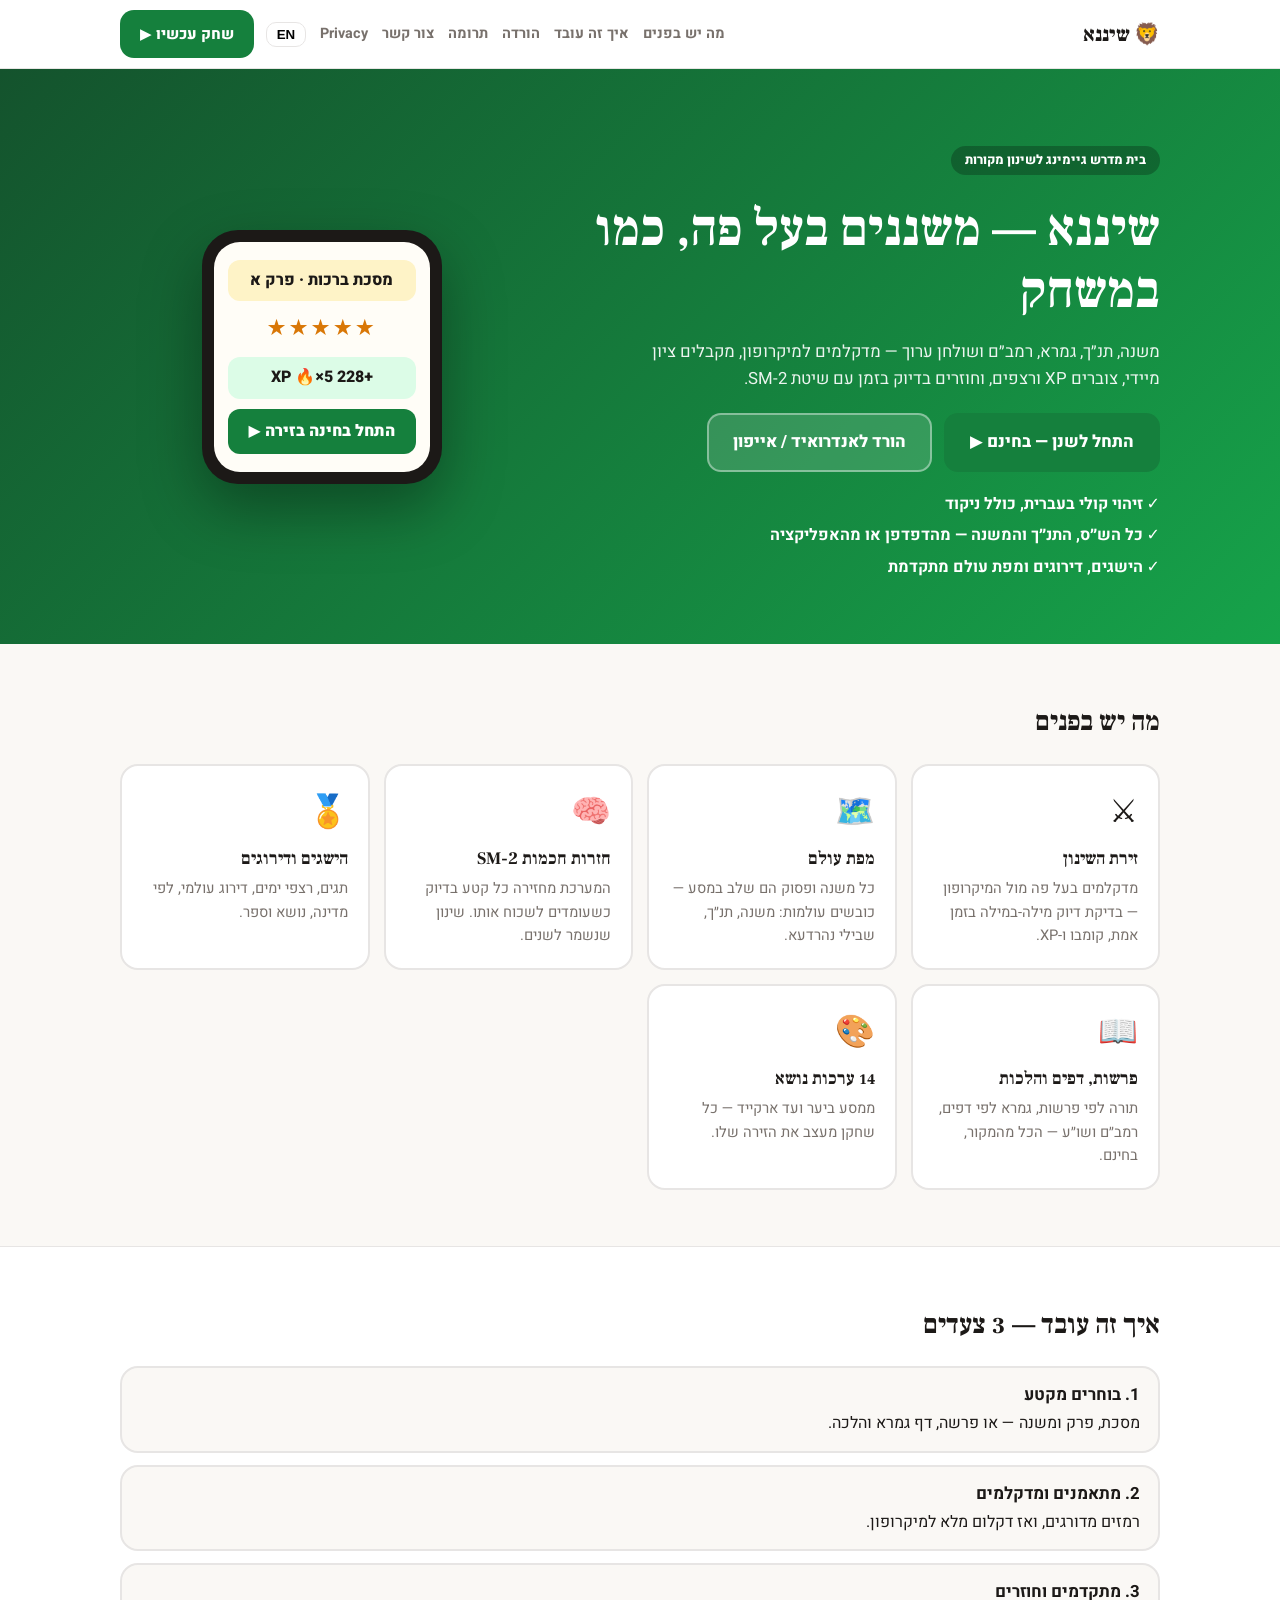
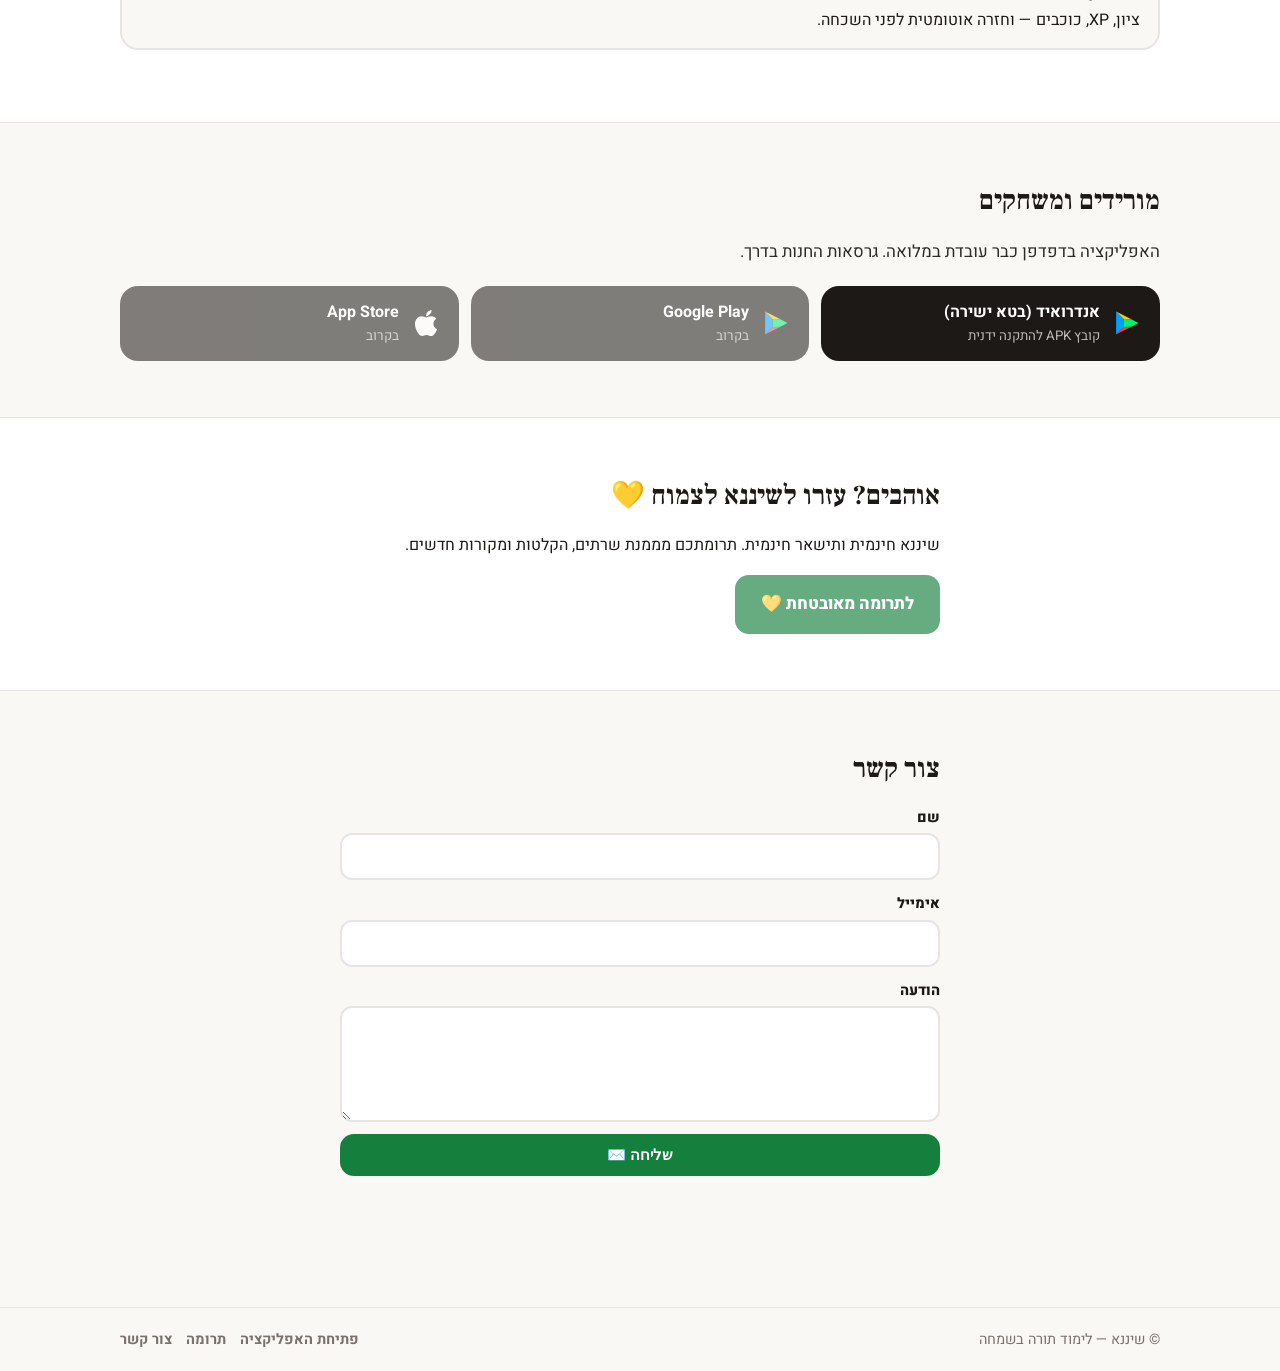
==== index.html @ 0f20dc3d "initial commit: homepage with privacy policy" ====
<!DOCTYPE html>
<html lang="he" dir="rtl">
<head>
  <meta charset="UTF-8" />
  <meta name="viewport" content="width=device-width, initial-scale=1.0" />
  <title>שיננא — שינון תורה במשחק</title>
  <meta name="description" content="שיננא — שינון משנה, תנ״ך, גמרא והלכה בעל פה, עם זיהוי קולי וחזרות חכמות. בחינם." />
  <link rel="preconnect" href="https://fonts.googleapis.com" />
  <link rel="preconnect" href="https://fonts.gstatic.com" crossorigin />
  <link
    href="https://fonts.googleapis.com/css2?family=Frank+Ruhl+Libre:wght@500;700;900&family=Heebo:wght@400;500;700;800;900&display=swap"
    rel="stylesheet"
  />
  <link rel="stylesheet" href="styles.css" />
  <script src="config.js"></script>
</head>
<body>
  <header class="site-header">
    <div class="wrap header-row">
      <a class="brand" href="#top" data-i18n="brand">🦁 שיננא</a>
      <nav class="topnav">
        <a href="#features" data-i18n="navFeatures">מה יש בפנים</a>
        <a href="#how" data-i18n="navHow">איך זה עובד</a>
        <a href="#get" data-i18n="navGet">הורדה</a>
        <a href="#donate" data-i18n="navDonate">תרומה</a>
        <a href="#contact" data-i18n="navContact">צור קשר</a>
        <a href="privacy.html">Privacy</a>
        <button id="langToggle" class="lang-btn" type="button">EN</button>
      </nav>
      <a class="btn btn-primary" data-app-link href="#" data-i18n="playNow">שחק עכשיו ▶</a>
    </div>
  </header>

  <main id="top">
    <section class="hero">
      <div class="wrap hero-grid">
        <div>
          <p class="kicker" data-i18n="kicker">בית מדרש גיימינג לשינון מקורות</p>
          <h1 data-i18n="heroTitle">שיננא — משננים בעל פה, כמו במשחק</h1>
          <p class="lede" data-i18n="heroSub">משנה, תנ״ך, גמרא, רמב״ם ושולחן ערוך — מדקלמים למיקרופון, מקבלים ציון מיידי, צוברים XP ורצפים, וחוזרים בדיוק בזמן עם שיטת SM-2.</p>
          <div class="cta-row">
            <a class="btn btn-big btn-primary" data-app-link href="#" data-i18n="playNow2">התחל לשנן — בחינם ▶</a>
            <a class="btn btn-big btn-ghost" href="#get" data-i18n="getApp">הורד לאנדרואיד / אייפון</a>
          </div>
          <ul class="ticks">
            <li data-i18n="tick1">✓ זיהוי קולי בעברית, כולל ניקוד</li>
            <li data-i18n="tick2">✓ כל הש״ס, התנ״ך והמשנה — מהדפדפן או מהאפליקציה</li>
            <li data-i18n="tick3">✓ הישגים, דירוגים ומפת עולם מתקדמת</li>
          </ul>
        </div>
        <div class="hero-art" aria-hidden="true">
          <div class="phone-mock">
            <div class="phone-screen">
              <div class="mock-row mock-title">מסכת ברכות · פרק א</div>
              <div class="mock-stars">★★★★★</div>
              <div class="mock-row mock-xp">+228 XP 🔥×5</div>
              <div class="mock-btn">התחל בחינה בזירה ▶</div>
            </div>
          </div>
        </div>
      </div>
    </section>

    <section id="features" class="section">
      <div class="wrap">
        <h2 data-i18n="featuresTitle">מה יש בפנים</h2>
        <div class="cards">
          <div class="card"><div class="card-emoji">⚔️</div><h3 data-i18n="f1t">זירת השינון</h3><p data-i18n="f1d">מדקלמים בעל פה מול המיקרופון — בדיקת דיוק מילה-במילה בזמן אמת, קומבו ו-XP.</p></div>
          <div class="card"><div class="card-emoji">🗺️</div><h3 data-i18n="f2t">מפת עולם</h3><p data-i18n="f2d">כל משנה ופסוק הם שלב במסע — כובשים עולמות: משנה, תנ״ך, שבילי נהרדעא.</p></div>
          <div class="card"><div class="card-emoji">🧠</div><h3 data-i18n="f3t">חזרות חכמות SM-2</h3><p data-i18n="f3d">המערכת מחזירה כל קטע בדיוק כשעומדים לשכוח אותו. שינון שנשמר לשנים.</p></div>
          <div class="card"><div class="card-emoji">🏅</div><h3 data-i18n="f4t">הישגים ודירוגים</h3><p data-i18n="f4d">תגים, רצפי ימים, דירוג עולמי, לפי מדינה, נושא וספר.</p></div>
          <div class="card"><div class="card-emoji">📖</div><h3 data-i18n="f5t">פרשות, דפים והלכות</h3><p data-i18n="f5d">תורה לפי פרשות, גמרא לפי דפים, רמב״ם ושו״ע — הכל מהמקור, בחינם.</p></div>
          <div class="card"><div class="card-emoji">🎨</div><h3 data-i18n="f6t">14 ערכות נושא</h3><p data-i18n="f6d">ממסע ביער ועד ארקייד — כל שחקן מעצב את הזירה שלו.</p></div>
        </div>
      </div>
    </section>

    <section id="how" class="section alt">
      <div class="wrap">
        <h2 data-i18n="howTitle">איך זה עובד — 3 צעדים</h2>
        <ol class="steps">
          <li><strong data-i18n="s1t">1. בוחרים מקטע</strong><span data-i18n="s1d">מסכת, פרק ומשנה — או פרשה, דף גמרא והלכה.</span></li>
          <li><strong data-i18n="s2t">2. מתאמנים ומדקלמים</strong><span data-i18n="s2d">רמזים מדורגים, ואז דקלום מלא למיקרופון.</span></li>
          <li><strong data-i18n="s3t">3. מתקדמים וחוזרים</strong><span data-i18n="s3d">ציון, XP, כוכבים — וחזרה אוטומטית לפני השכחה.</span></li>
        </ol>
      </div>
    </section>

    <section id="get" class="section">
      <div class="wrap">
        <h2 data-i18n="getTitle">מורידים ומשחקים</h2>
        <p class="lede" data-i18n="getSub">האפליקציה בדפדפן כבר עובדת במלואה. גרסאות החנות בדרך.</p>
        <div class="store-row">
          <a class="store-btn" data-store="android-apk" href="#">
            <svg class="store-svg" viewBox="0 0 512 512" aria-hidden="true">
              <polygon points="70,60 200,186 200,326 70,452" fill="#00A0FF"/>
              <polygon points="70,60 330,192 200,186" fill="#FFCE00"/>
              <polygon points="70,452 330,320 200,326" fill="#FF3A44"/>
              <polygon points="200,186 330,192 452,256 330,320 200,326" fill="#00F076"/>
            </svg>
            <span><strong data-i18n="apkT">אנדרואיד (בטא ישירה)</strong><small data-i18n="apkD">קובץ APK להתקנה ידנית</small></span>
          </a>
          <a class="store-btn" data-store="play" href="#">
            <svg class="store-svg" viewBox="0 0 512 512" aria-hidden="true">
              <polygon points="70,60 200,186 200,326 70,452" fill="#00A0FF"/>
              <polygon points="70,60 330,192 200,186" fill="#FFCE00"/>
              <polygon points="70,452 330,320 200,326" fill="#FF3A44"/>
              <polygon points="200,186 330,192 452,256 330,320 200,326" fill="#00F076"/>
            </svg>
            <span><strong>Google Play</strong><small data-store-note="play" data-i18n="soon">בקרוב</small></span>
          </a>
          <a class="store-btn" data-store="ios" href="#">
            <svg class="store-svg" viewBox="0 0 384 512" aria-hidden="true">
              <path fill="#ffffff" d="M318.7 268.7c-.2-36.7 16.4-64.4 50-84.8-18.8-26.9-47.2-41.7-84.7-44.6-35.5-2.8-74.3 20.7-88.5 20.7-15 0-49.4-19.7-76.4-19.7C63.3 141.2 4 184.8 4 273.5q0 39.3 14.4 81.2c12.8 36.7 59 126.7 107.2 125.2 25.2-.6 43-17.9 75.8-17.9 31.8 0 48.3 17.9 76.4 17.9 48.6-.7 90.4-82.5 102.6-119.3-65.2-30.7-61.7-90-61.7-91.9zm-56.6-164.2c27.3-32.4 24.8-61.9 24-72.5-24.1 1.4-52 16.4-67.9 34.9-17.5 19.8-27.8 44.3-25.6 71.9 26.1 2 49.9-11.4 69.5-34.3z"/>
            </svg>
            <span><strong>App Store</strong><small data-store-note="ios" data-i18n="soon2">בקרוב</small></span>
          </a>
        </div>
      </div>
    </section>

    <section id="donate" class="section alt">
      <div class="wrap narrow">
        <h2 data-i18n="donateTitle">אוהבים? עזרו לשיננא לצמוח 💛</h2>
        <p data-i18n="donateSub">שיננא חינמית ותישאר חינמית. תרומתכם מממנת שרתים, הקלטות ומקורות חדשים.</p>
        <a class="btn btn-big btn-primary" data-donate-link href="#" data-i18n="donateBtn">לתרומה מאובטחת 💛</a>
      </div>
    </section>

    <section id="contact" class="section">
      <div class="wrap narrow">
        <h2 data-i18n="contactTitle">צור קשר</h2>
        <!-- TODO(contact-backend): point CONTACT_ACTION at the form endpoint when built -->
        <form id="contactForm" class="contact-form" method="post" action="#">
          <label><span data-i18n="cName">שם</span><input name="name" required /></label>
          <label><span data-i18n="cEmail">אימייל</span><input name="email" type="email" required dir="ltr" /></label>
          <label><span data-i18n="cMsg">הודעה</span><textarea name="message" rows="4" required></textarea></label>
          <button class="btn btn-primary" type="submit" data-i18n="cSend">שליחה ✉️</button>
          <p id="contactNote" class="form-note"></p>
        </form>
      </div>
    </section>
  </main>

  <footer class="site-footer">
    <div class="wrap footer-row">
      <span data-i18n="rights">© שיננא — לימוד תורה בשמחה</span>
      <nav>
        <a data-app-link href="#" data-i18n="openApp">פתיחת האפליקציה</a>
        <a href="#donate" data-i18n="navDonate2">תרומה</a>
        <a href="#contact" data-i18n="navContact2">צור קשר</a>
      </nav>
    </div>
  </footer>

  <script src="app.js"></script>
</body>
</html>
---- styles.css ----
:root {
  --bg: #faf8f5;
  --card: #ffffff;
  --ink: #1c1917;
  --muted: #78716c;
  --accent: #15803d;
  --accent-ink: #ffffff;
  --accent-soft: #dcfce7;
  --line: #e7e5e4;
  --hero-from: #14532d;
  --hero-to: #16a34a;
  --radius: 18px;
}
* { box-sizing: border-box; }
html { scroll-behavior: smooth; }
body {
  margin: 0;
  font-family: "Heebo", "Rubik", system-ui, -apple-system, sans-serif;
  background: var(--bg);
  color: var(--ink);
  line-height: 1.6;
}
h1, h2, h3, .brand {
  font-family: "Frank Ruhl Libre", "Heebo", "David Libre", serif;
  letter-spacing: 0;
}
html[dir="ltr"] body { font-family: system-ui, sans-serif; }
.wrap { max-width: 1080px; margin: 0 auto; padding: 0 20px; }
.wrap.narrow { max-width: 640px; }

.site-header {
  position: sticky; top: 0; z-index: 50;
  background: rgba(255, 255, 255, 0.92);
  backdrop-filter: blur(8px);
  border-bottom: 1px solid var(--line);
}
.header-row { display: flex; align-items: center; gap: 12px; padding: 10px 20px; }
.brand { font-weight: 900; font-size: 1.3rem; text-decoration: none; color: var(--ink); }
.topnav { display: flex; gap: 14px; margin-inline-start: auto; }
.topnav a { color: var(--muted); text-decoration: none; font-weight: 700; font-size: 0.9rem; }
.topnav a:hover { color: var(--ink); }
.lang-btn { border: 1px solid var(--line); background: #fff; border-radius: 10px; padding: 4px 10px; font-weight: 800; cursor: pointer; }

.btn {
  display: inline-block; text-decoration: none; font-weight: 800;
  border-radius: 14px; padding: 10px 18px; border: 2px solid transparent;
  cursor: pointer; font-size: 0.95rem;
}
.btn-primary { background: var(--accent); color: var(--accent-ink); }
.btn-primary:hover { filter: brightness(0.93); }
.btn-ghost { background: #fff; border-color: var(--line); color: var(--ink); }
.btn-big { font-size: 1.05rem; padding: 14px 24px; }
.btn[aria-disabled="true"] { opacity: 0.65; }

.hero {
  background: linear-gradient(135deg, var(--hero-from), var(--hero-to));
  color: #fff; padding: 64px 0;
}
.hero-grid { display: grid; grid-template-columns: 1.2fr 0.8fr; gap: 32px; align-items: center; }
.kicker {
  display: inline-block; background: rgba(0,0,0,0.25); padding: 4px 14px;
  border-radius: 999px; font-size: 0.8rem; font-weight: 800;
}
.hero h1 { font-size: clamp(2rem, 5vw, 3.2rem); margin: 12px 0; line-height: 1.2; }
.lede { font-size: 1.05rem; opacity: 0.92; max-width: 34rem; }
.cta-row { display: flex; gap: 12px; flex-wrap: wrap; margin: 20px 0; }
.hero .btn-ghost { background: rgba(255,255,255,0.14); border-color: rgba(255,255,255,0.4); color: #fff; }
.ticks { list-style: none; padding: 0; margin: 0; display: grid; gap: 6px; font-weight: 700; }

.phone-mock {
  width: 240px; margin-inline: auto; background: #1c1917; border-radius: 36px;
  padding: 12px; box-shadow: 0 24px 60px rgba(0,0,0,0.35);
}
.phone-screen {
  background: #fffdf7; border-radius: 26px; padding: 18px 14px; color: #1c1917;
  display: grid; gap: 10px; text-align: center;
}
.mock-title { font-weight: 900; }
.mock-stars { color: #d97706; font-size: 1.4rem; letter-spacing: 2px; }
.mock-row { background: #fef3c7; border-radius: 12px; padding: 8px; font-weight: 800; }
.mock-xp { background: #dcfce7; }
.mock-btn { background: var(--accent); color: #fff; border-radius: 12px; padding: 10px; font-weight: 900; }

.section { padding: 56px 0; }
.section.alt { background: #fff; border-block: 1px solid var(--line); }
.section h2 { font-size: 1.7rem; margin: 0 0 8px; }
.cards { display: grid; grid-template-columns: repeat(auto-fit, minmax(220px, 1fr)); gap: 14px; margin-top: 20px; }
.card { background: var(--card); border: 2px solid var(--line); border-radius: var(--radius); padding: 20px; }
.card-emoji { font-size: 2rem; }
.card h3 { margin: 8px 0 4px; font-size: 1.1rem; }
.card p { margin: 0; color: var(--muted); font-size: 0.92rem; }

.steps { display: grid; gap: 12px; padding: 0; list-style: none; margin-top: 20px; counter-reset: step; }
.steps li { background: var(--bg); border: 2px solid var(--line); border-radius: var(--radius); padding: 14px 18px; display: grid; gap: 2px; }
.steps strong { font-size: 1.05rem; }

.store-row { display: flex; gap: 12px; flex-wrap: wrap; margin-top: 20px; }
.store-btn {
  flex: 1 1 200px; display: flex; align-items: center; gap: 12px;
  background: #1c1917; color: #fff; border-radius: var(--radius);
  padding: 14px 18px; text-decoration: none;
}
.store-btn small { display: block; opacity: 0.7; font-weight: 400; }
.store-svg { width: 30px; height: 30px; flex-shrink: 0; }
.store-emoji { font-size: 1.8rem; }
.store-btn.soon { opacity: 0.55; }

.contact-form { display: grid; gap: 12px; margin-top: 16px; }
.contact-form label { display: grid; gap: 4px; font-weight: 800; font-size: 0.9rem; }
.contact-form input, .contact-form textarea {
  border: 2px solid var(--line); border-radius: 12px; padding: 10px 12px;
  font: inherit; background: #fff;
}
.form-note { font-size: 0.85rem; color: var(--muted); min-height: 1.2em; }

.site-footer { border-top: 1px solid var(--line); padding: 20px 0; margin-top: 20px; }
.footer-row { display: flex; justify-content: space-between; align-items: center; gap: 12px; flex-wrap: wrap; color: var(--muted); font-size: 0.9rem; }
.footer-row nav { display: flex; gap: 14px; }
.footer-row a { color: var(--muted); font-weight: 700; text-decoration: none; }
.footer-row a:hover { color: var(--ink); }

@media (max-width: 760px) {
  .hero-grid { grid-template-columns: 1fr; }
  .topnav a { display: none; }
  .section { padding: 40px 0; }
}
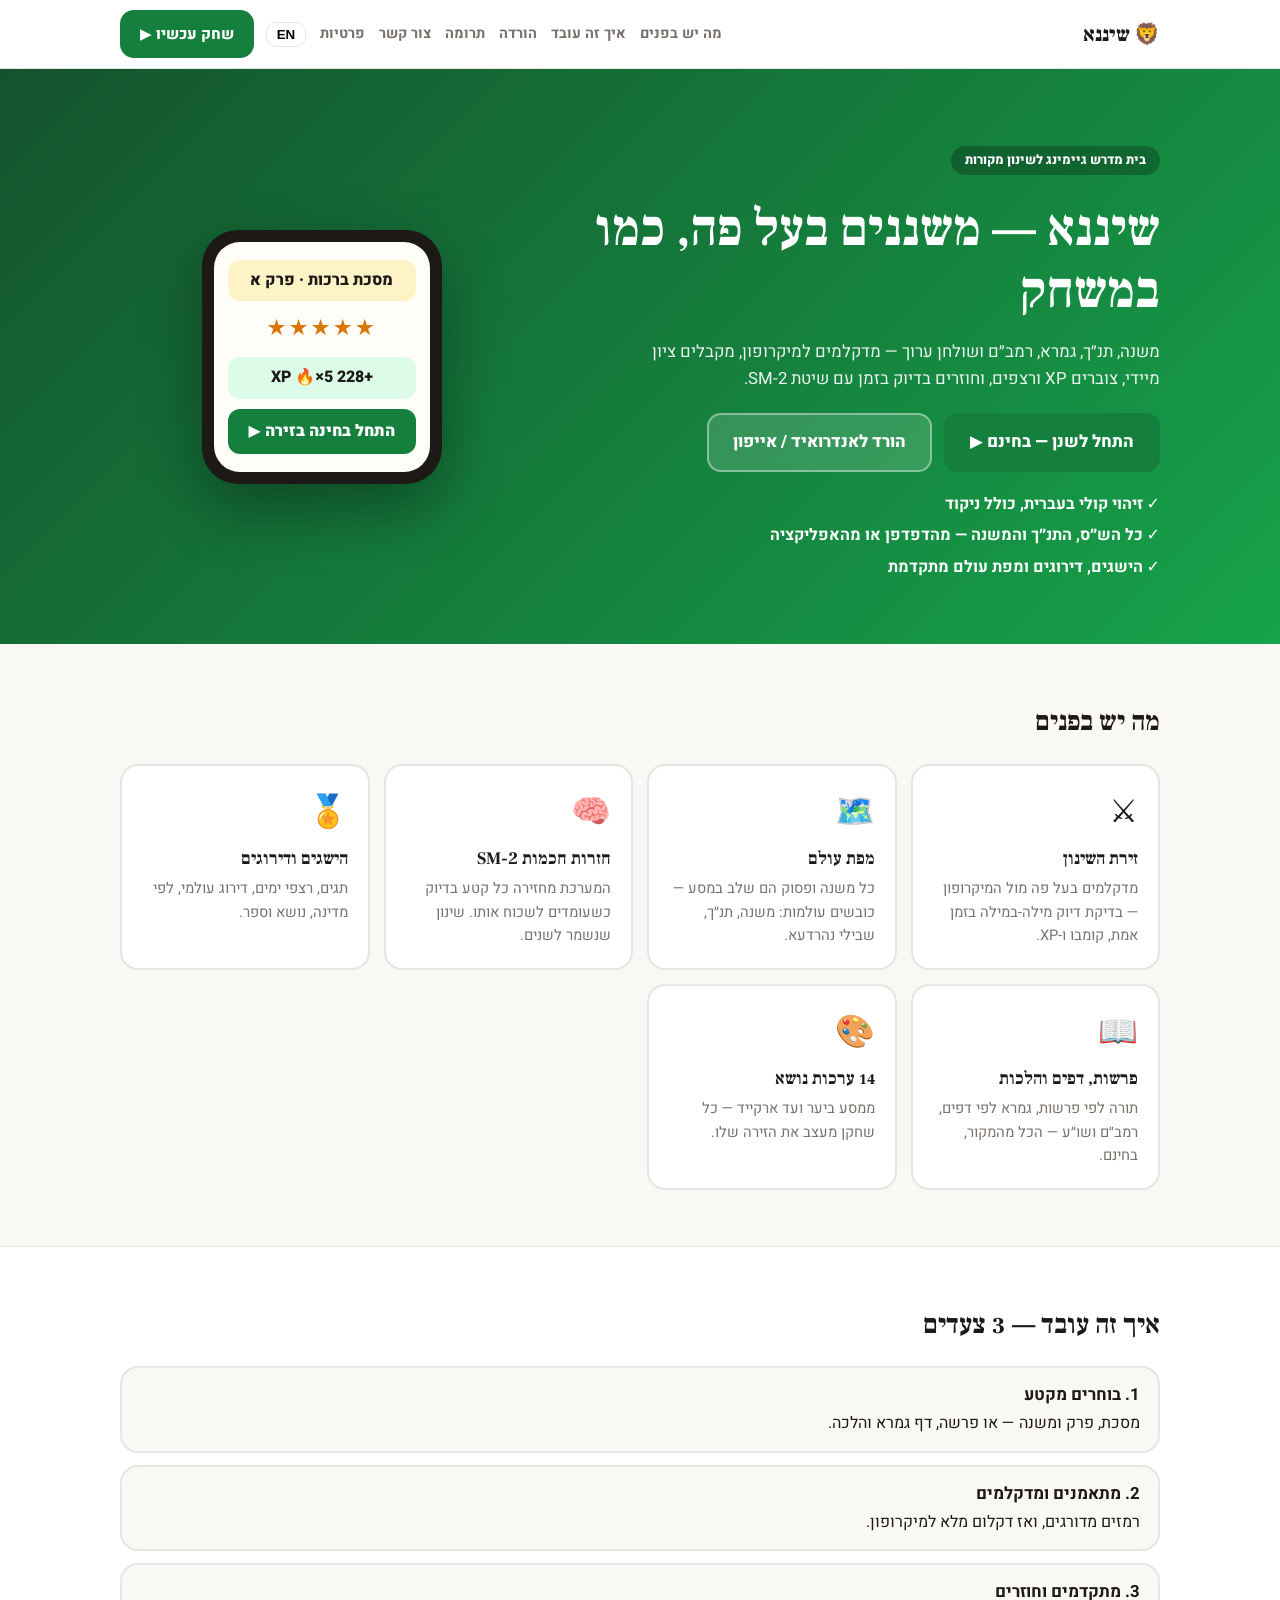
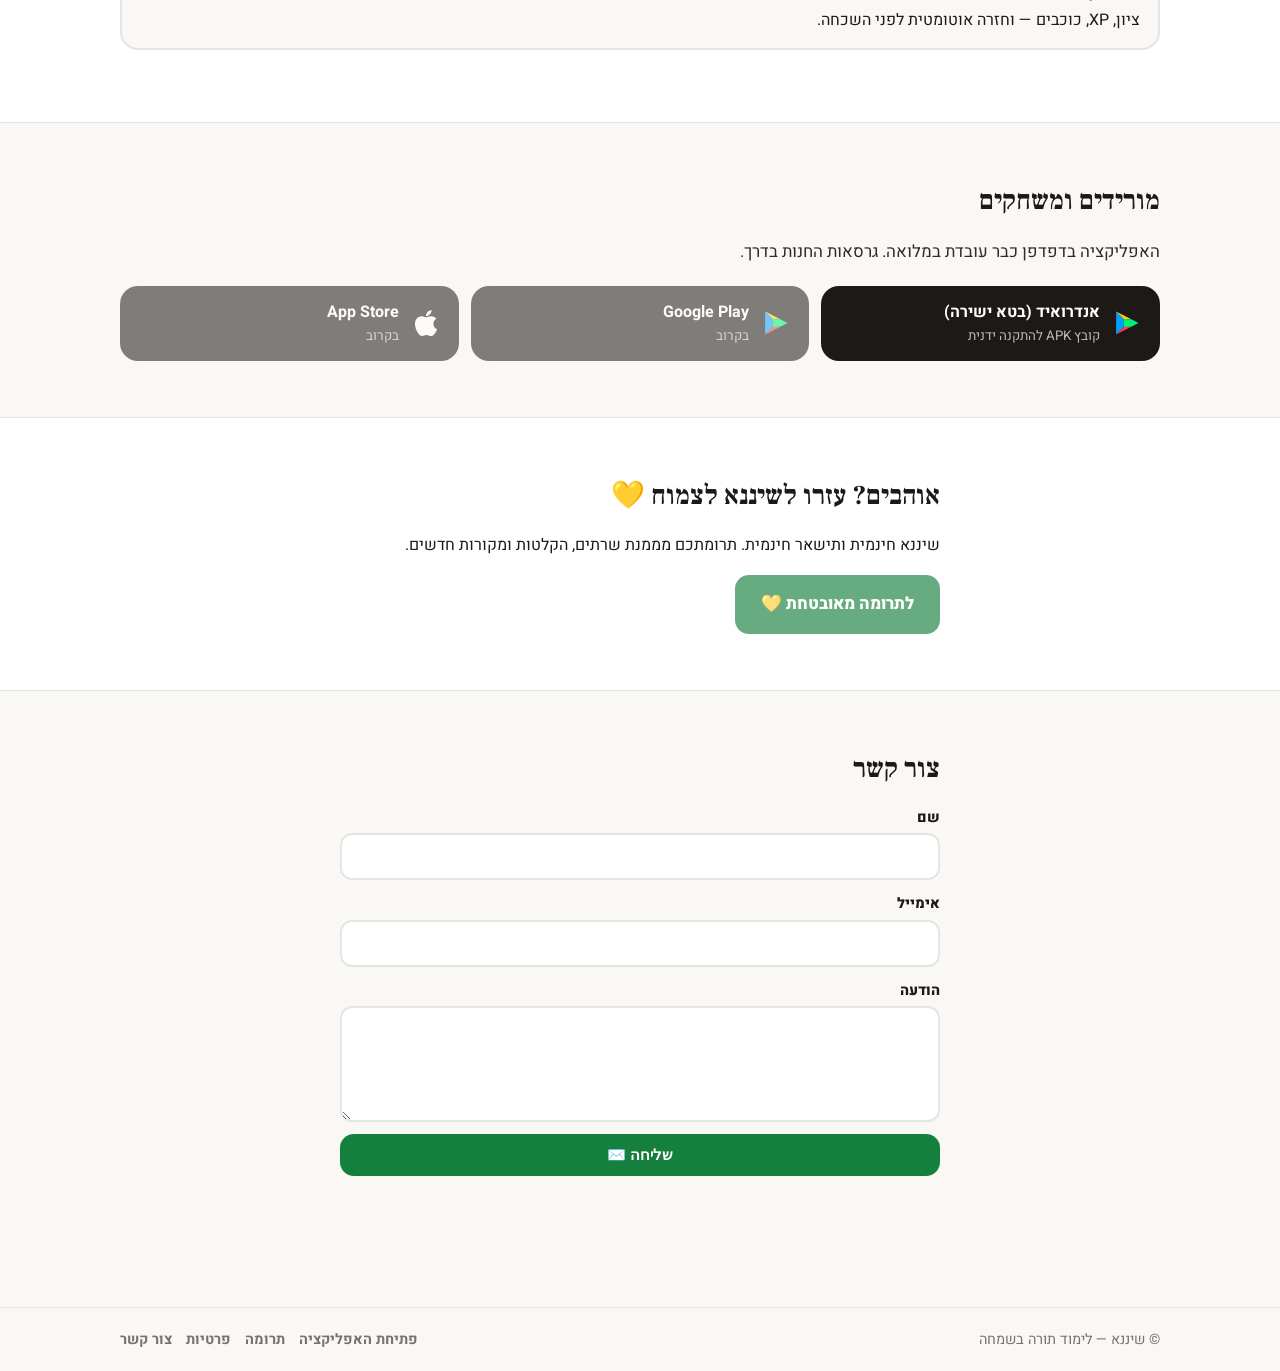
==== commit a92aac38: "feat: add Hebrew privacy page + HE/EN privacy links on homepage" ====
--- a/index.html
+++ b/index.html
@@ -24,7 +24,7 @@
         <a href="#get" data-i18n="navGet">הורדה</a>
         <a href="#donate" data-i18n="navDonate">תרומה</a>
         <a href="#contact" data-i18n="navContact">צור קשר</a>
-        <a href="privacy.html">Privacy</a>
+        <a href="privacy-he.html" data-i18n="navPrivacy" data-i18n-href="privacy.html">פרטיות</a>
         <button id="langToggle" class="lang-btn" type="button">EN</button>
       </nav>
       <a class="btn btn-primary" data-app-link href="#" data-i18n="playNow">שחק עכשיו ▶</a>
@@ -148,6 +148,7 @@
       <nav>
         <a data-app-link href="#" data-i18n="openApp">פתיחת האפליקציה</a>
         <a href="#donate" data-i18n="navDonate2">תרומה</a>
+        <a href="privacy-he.html" data-i18n="navPrivacy2" data-i18n-href="privacy.html">פרטיות</a>
         <a href="#contact" data-i18n="navContact2">צור קשר</a>
       </nav>
     </div>
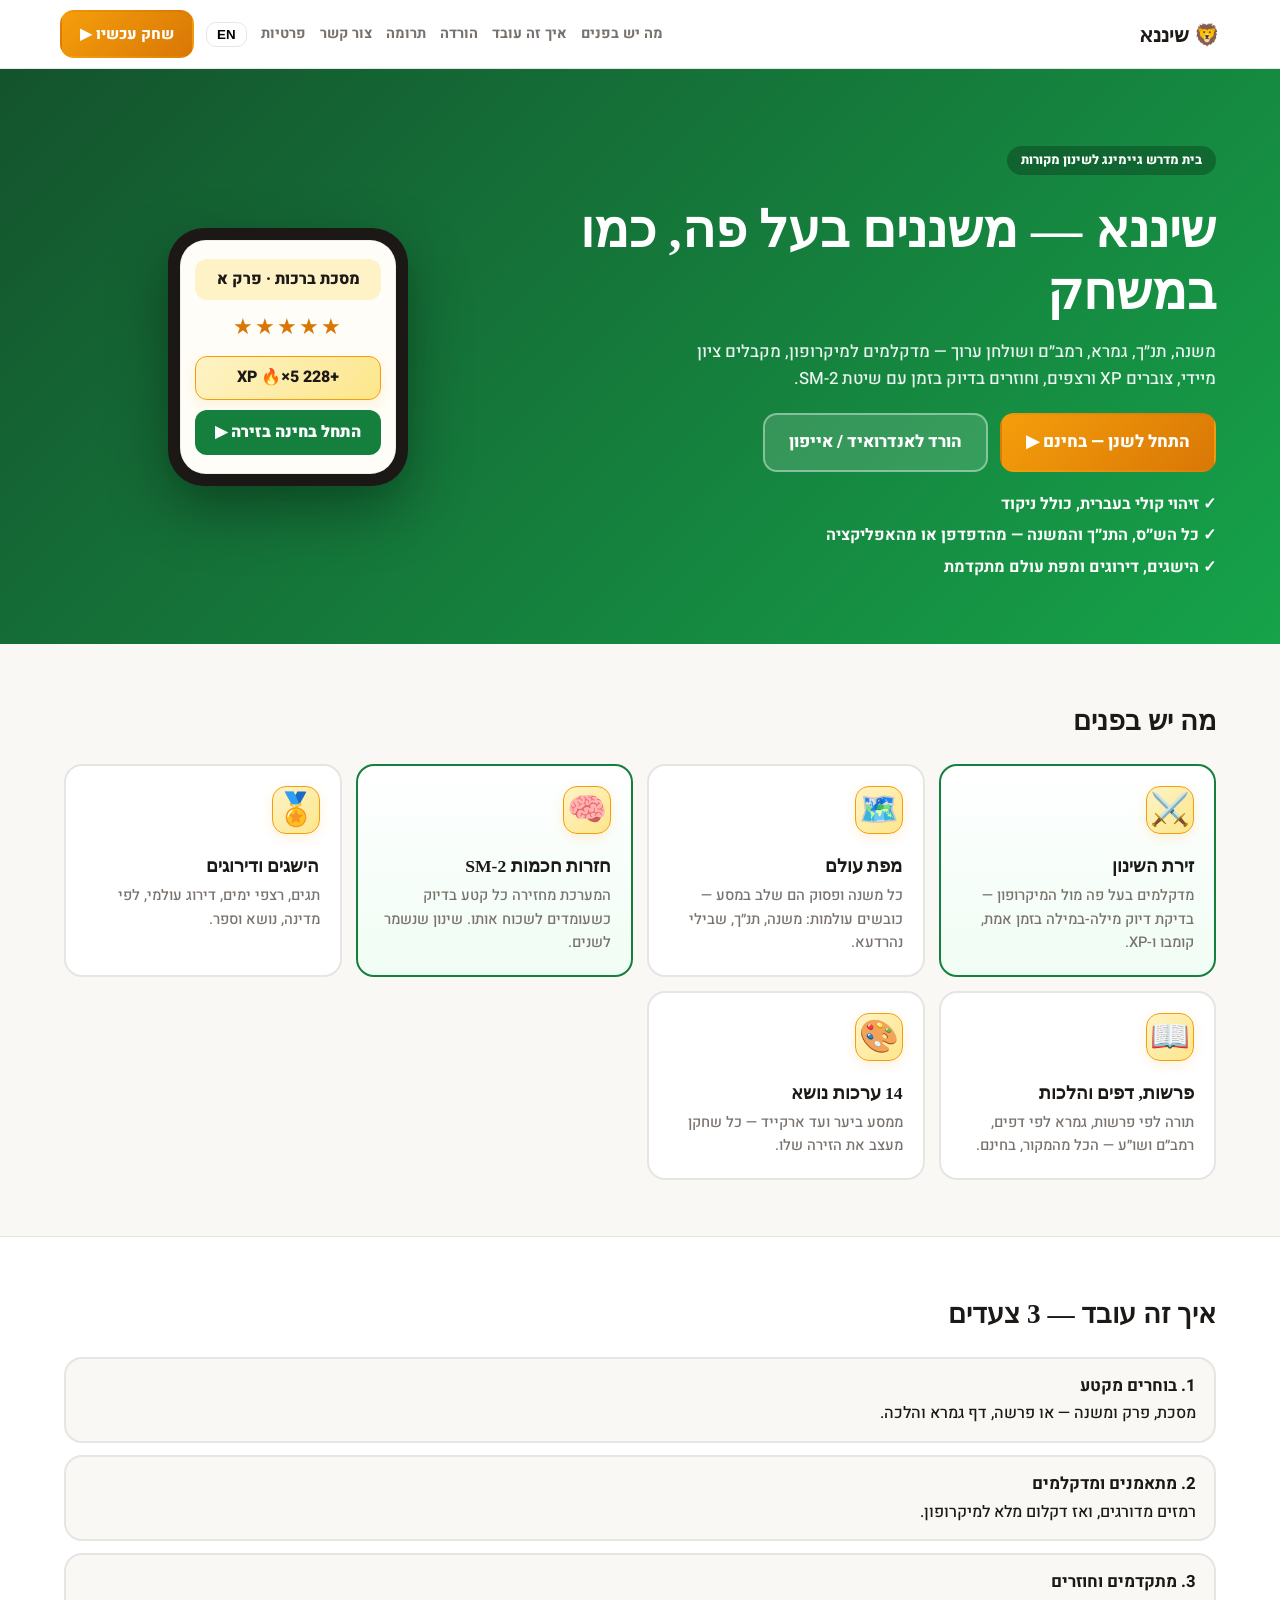
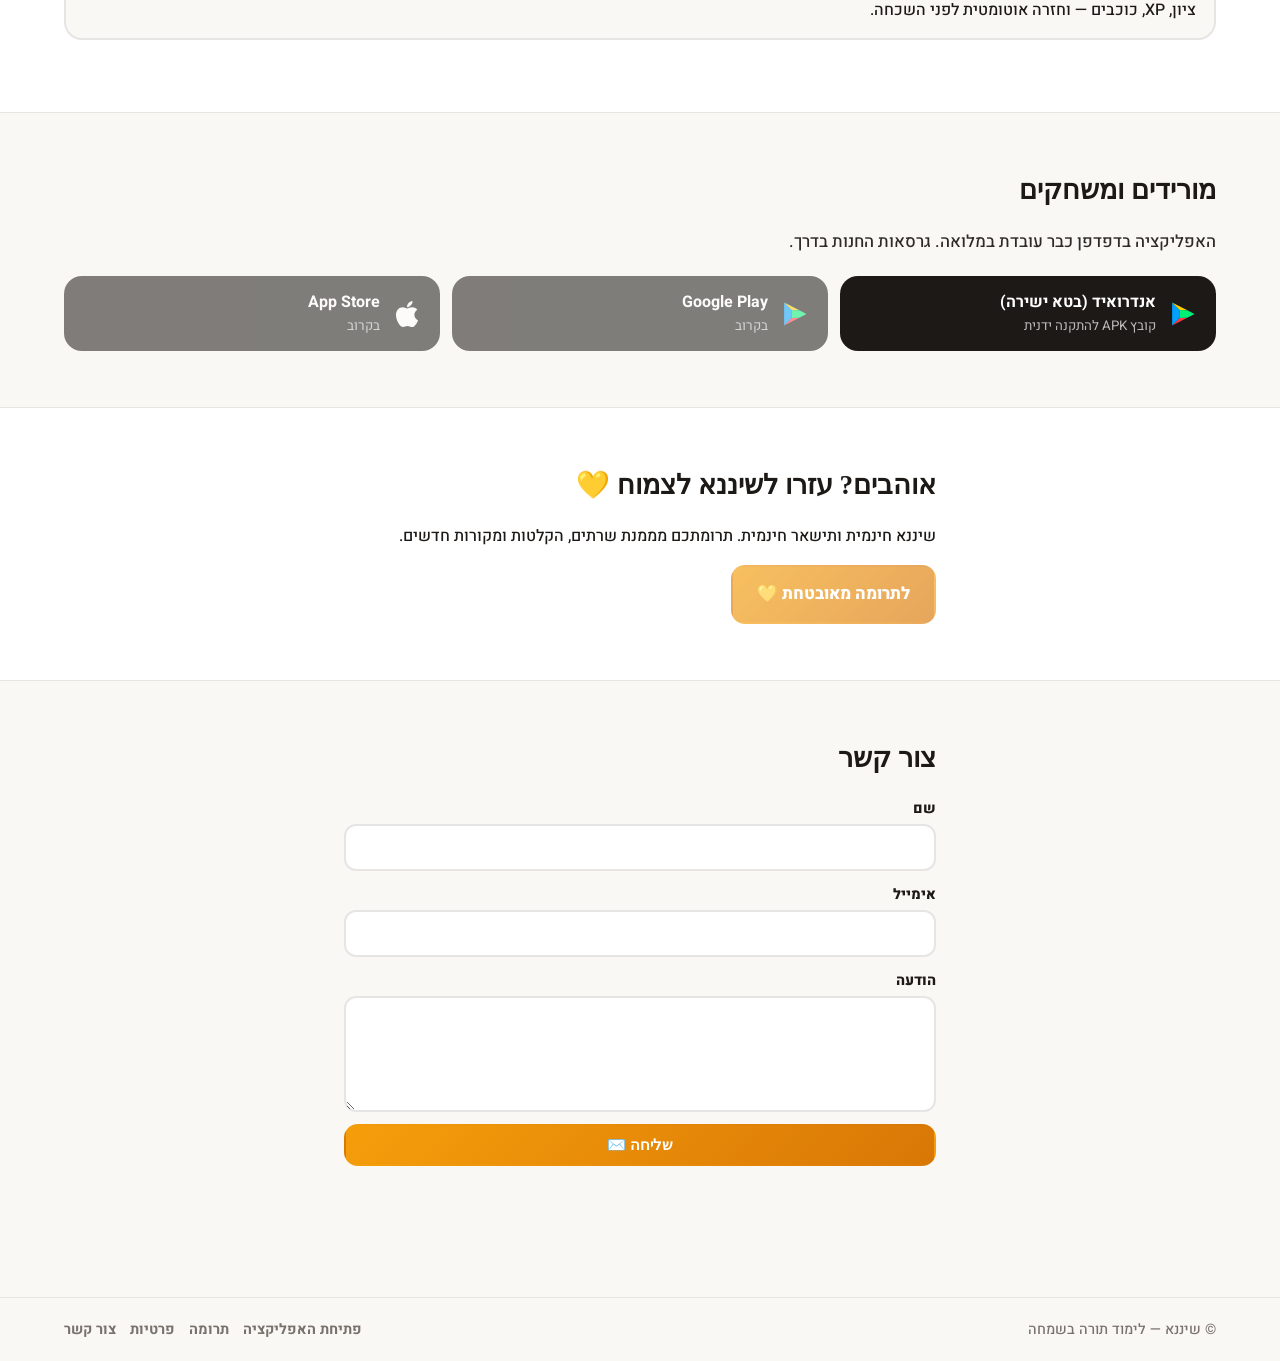
==== commit e3a54db4: "refactor: fix Windows serif font rendering and elevate gaming UI/UX - Add global font smoothing (-we" ====
--- a/index.html
+++ b/index.html
@@ -8,7 +8,7 @@
   <link rel="preconnect" href="https://fonts.googleapis.com" />
   <link rel="preconnect" href="https://fonts.gstatic.com" crossorigin />
   <link
-    href="https://fonts.googleapis.com/css2?family=Frank+Ruhl+Libre:wght@500;700;900&family=Heebo:wght@400;500;700;800;900&display=swap"
+    href="https://fonts.googleapis.com/css2?family=Frank+Ruhl+Hofshi:wght@500;700;900&family=Heebo:wght@400;500;700&display=swap"
     rel="stylesheet"
   />
   <link rel="stylesheet" href="styles.css" />
@@ -53,7 +53,7 @@
             <div class="phone-screen">
               <div class="mock-row mock-title">מסכת ברכות · פרק א</div>
               <div class="mock-stars">★★★★★</div>
-              <div class="mock-row mock-xp">+228 XP 🔥×5</div>
+              <div class="mock-row mock-xp"><span class="xp-pulse">+228 XP 🔥×5</span></div>
               <div class="mock-btn">התחל בחינה בזירה ▶</div>
             </div>
           </div>
@@ -65,9 +65,9 @@
       <div class="wrap">
         <h2 data-i18n="featuresTitle">מה יש בפנים</h2>
         <div class="cards">
-          <div class="card"><div class="card-emoji">⚔️</div><h3 data-i18n="f1t">זירת השינון</h3><p data-i18n="f1d">מדקלמים בעל פה מול המיקרופון — בדיקת דיוק מילה-במילה בזמן אמת, קומבו ו-XP.</p></div>
+          <div class="card card-usp"><div class="card-emoji">⚔️</div><h3 data-i18n="f1t">זירת השינון</h3><p data-i18n="f1d">מדקלמים בעל פה מול המיקרופון — בדיקת דיוק מילה-במילה בזמן אמת, קומבו ו-XP.</p></div>
           <div class="card"><div class="card-emoji">🗺️</div><h3 data-i18n="f2t">מפת עולם</h3><p data-i18n="f2d">כל משנה ופסוק הם שלב במסע — כובשים עולמות: משנה, תנ״ך, שבילי נהרדעא.</p></div>
-          <div class="card"><div class="card-emoji">🧠</div><h3 data-i18n="f3t">חזרות חכמות SM-2</h3><p data-i18n="f3d">המערכת מחזירה כל קטע בדיוק כשעומדים לשכוח אותו. שינון שנשמר לשנים.</p></div>
+          <div class="card card-usp"><div class="card-emoji">🧠</div><h3 data-i18n="f3t">חזרות חכמות SM-2</h3><p data-i18n="f3d">המערכת מחזירה כל קטע בדיוק כשעומדים לשכוח אותו. שינון שנשמר לשנים.</p></div>
           <div class="card"><div class="card-emoji">🏅</div><h3 data-i18n="f4t">הישגים ודירוגים</h3><p data-i18n="f4d">תגים, רצפי ימים, דירוג עולמי, לפי מדינה, נושא וספר.</p></div>
           <div class="card"><div class="card-emoji">📖</div><h3 data-i18n="f5t">פרשות, דפים והלכות</h3><p data-i18n="f5d">תורה לפי פרשות, גמרא לפי דפים, רמב״ם ושו״ע — הכל מהמקור, בחינם.</p></div>
           <div class="card"><div class="card-emoji">🎨</div><h3 data-i18n="f6t">14 ערכות נושא</h3><p data-i18n="f6d">ממסע ביער ועד ארקייד — כל שחקן מעצב את הזירה שלו.</p></div>
--- a/styles.css
+++ b/styles.css
@@ -13,19 +13,36 @@
 }
 * { box-sizing: border-box; }
 html { scroll-behavior: smooth; }
+
+/* Task 1: Global font smoothing for crisp rendering on Windows (ClearType) */
+html, body {
+  -webkit-font-smoothing: antialiased;
+  -moz-osx-font-smoothing: grayscale;
+  text-rendering: optimizeLegibility;
+}
+
 body {
   margin: 0;
-  font-family: "Heebo", "Rubik", system-ui, -apple-system, sans-serif;
+  font-family: "Heebo", sans-serif;
+  font-weight: 500;
   background: var(--bg);
   color: var(--ink);
   line-height: 1.6;
 }
+
+/* Task 1: Hebrew serif headings & Torah text — Frank Ruhl Hofshi */
 h1, h2, h3, .brand {
-  font-family: "Frank Ruhl Libre", "Heebo", "David Libre", serif;
+  font-family: "Frank Ruhl Hofshi", "David Libre", serif;
   letter-spacing: 0;
+  font-weight: 700;
+  -webkit-font-smoothing: antialiased;
+  -moz-osx-font-smoothing: grayscale;
+  text-rendering: optimizeLegibility;
 }
-html[dir="ltr"] body { font-family: system-ui, sans-serif; }
-.wrap { max-width: 1080px; margin: 0 auto; padding: 0 20px; }
+html[dir="ltr"] body { font-family: "Heebo", system-ui, sans-serif; }
+
+/* Task 2: Desktop readability — centered container, max-width 1200px */
+.wrap { max-width: 1200px; margin: 0 auto; padding: 0 1.5rem; }
 .wrap.narrow { max-width: 640px; }
 
 .site-header {
@@ -45,12 +62,22 @@
   display: inline-block; text-decoration: none; font-weight: 800;
   border-radius: 14px; padding: 10px 18px; border: 2px solid transparent;
   cursor: pointer; font-size: 0.95rem;
+  transition: transform 0.2s ease, filter 0.2s ease;
 }
-.btn-primary { background: var(--accent); color: var(--accent-ink); }
-.btn-primary:hover { filter: brightness(0.93); }
+.btn-primary {
+  background: linear-gradient(135deg, #f59e0b, #d97706);
+  color: #fff;
+}
+.btn-primary:hover {
+  transform: scale(1.05);
+  filter: brightness(1.1);
+}
+.btn-primary:active {
+  transform: scale(0.97);
+}
 .btn-ghost { background: #fff; border-color: var(--line); color: var(--ink); }
 .btn-big { font-size: 1.05rem; padding: 14px 24px; }
-.btn[aria-disabled="true"] { opacity: 0.65; }
+.btn[aria-disabled="true"] { opacity: 0.65; cursor: not-allowed; }
 
 .hero {
   background: linear-gradient(135deg, var(--hero-from), var(--hero-to));
@@ -74,19 +101,53 @@
 .phone-screen {
   background: #fffdf7; border-radius: 26px; padding: 18px 14px; color: #1c1917;
   display: grid; gap: 10px; text-align: center;
+  border: 1px solid rgba(0,0,0,0.06);
+  box-shadow: 0 8px 24px rgba(0,0,0,0.08), inset 0 0 0 1px rgba(255,255,255,0.6);
 }
 .mock-title { font-weight: 900; }
 .mock-stars { color: #d97706; font-size: 1.4rem; letter-spacing: 2px; }
 .mock-row { background: #fef3c7; border-radius: 12px; padding: 8px; font-weight: 800; }
-.mock-xp { background: #dcfce7; }
+.mock-xp {
+  background: linear-gradient(135deg, #fef3c7, #fde68a);
+  border-radius: 12px; padding: 8px; font-weight: 800;
+  border: 1px solid #f59e0b;
+  box-shadow: 0 4px 12px rgba(245, 158, 11, 0.15);
+}
+.mock-xp .xp-pulse {
+  display: inline-block;
+  animation: xpPulse 2.5s ease-in-out infinite;
+}
+@keyframes xpPulse {
+  0%, 100% { transform: scale(1); opacity: 1; }
+  50% { transform: scale(1.06); opacity: 0.92; }
+}
 .mock-btn { background: var(--accent); color: #fff; border-radius: 12px; padding: 10px; font-weight: 900; }
 
 .section { padding: 56px 0; }
 .section.alt { background: #fff; border-block: 1px solid var(--line); }
 .section h2 { font-size: 1.7rem; margin: 0 0 8px; }
 .cards { display: grid; grid-template-columns: repeat(auto-fit, minmax(220px, 1fr)); gap: 14px; margin-top: 20px; }
-.card { background: var(--card); border: 2px solid var(--line); border-radius: var(--radius); padding: 20px; }
-.card-emoji { font-size: 2rem; }
+.card {
+  background: var(--card); border: 2px solid var(--line); border-radius: var(--radius);
+  padding: 20px; transition: transform 0.25s ease, box-shadow 0.25s ease, border-color 0.25s ease;
+}
+.card:hover {
+  transform: translateY(-4px);
+  box-shadow: 0 12px 28px rgba(0,0,0,0.08);
+}
+.card-usp {
+  border-color: var(--accent);
+  background: linear-gradient(180deg, #fff, #f0fdf4);
+}
+.card-emoji {
+  font-size: 2rem;
+  display: inline-flex; align-items: center; justify-content: center;
+  width: 48px; height: 48px; border-radius: 14px;
+  background: linear-gradient(135deg, #fef3c7, #fde68a);
+  border: 1px solid #f59e0b;
+  box-shadow: 0 4px 12px rgba(245, 158, 11, 0.15);
+  margin-bottom: 10px;
+}
 .card h3 { margin: 8px 0 4px; font-size: 1.1rem; }
 .card p { margin: 0; color: var(--muted); font-size: 0.92rem; }
 
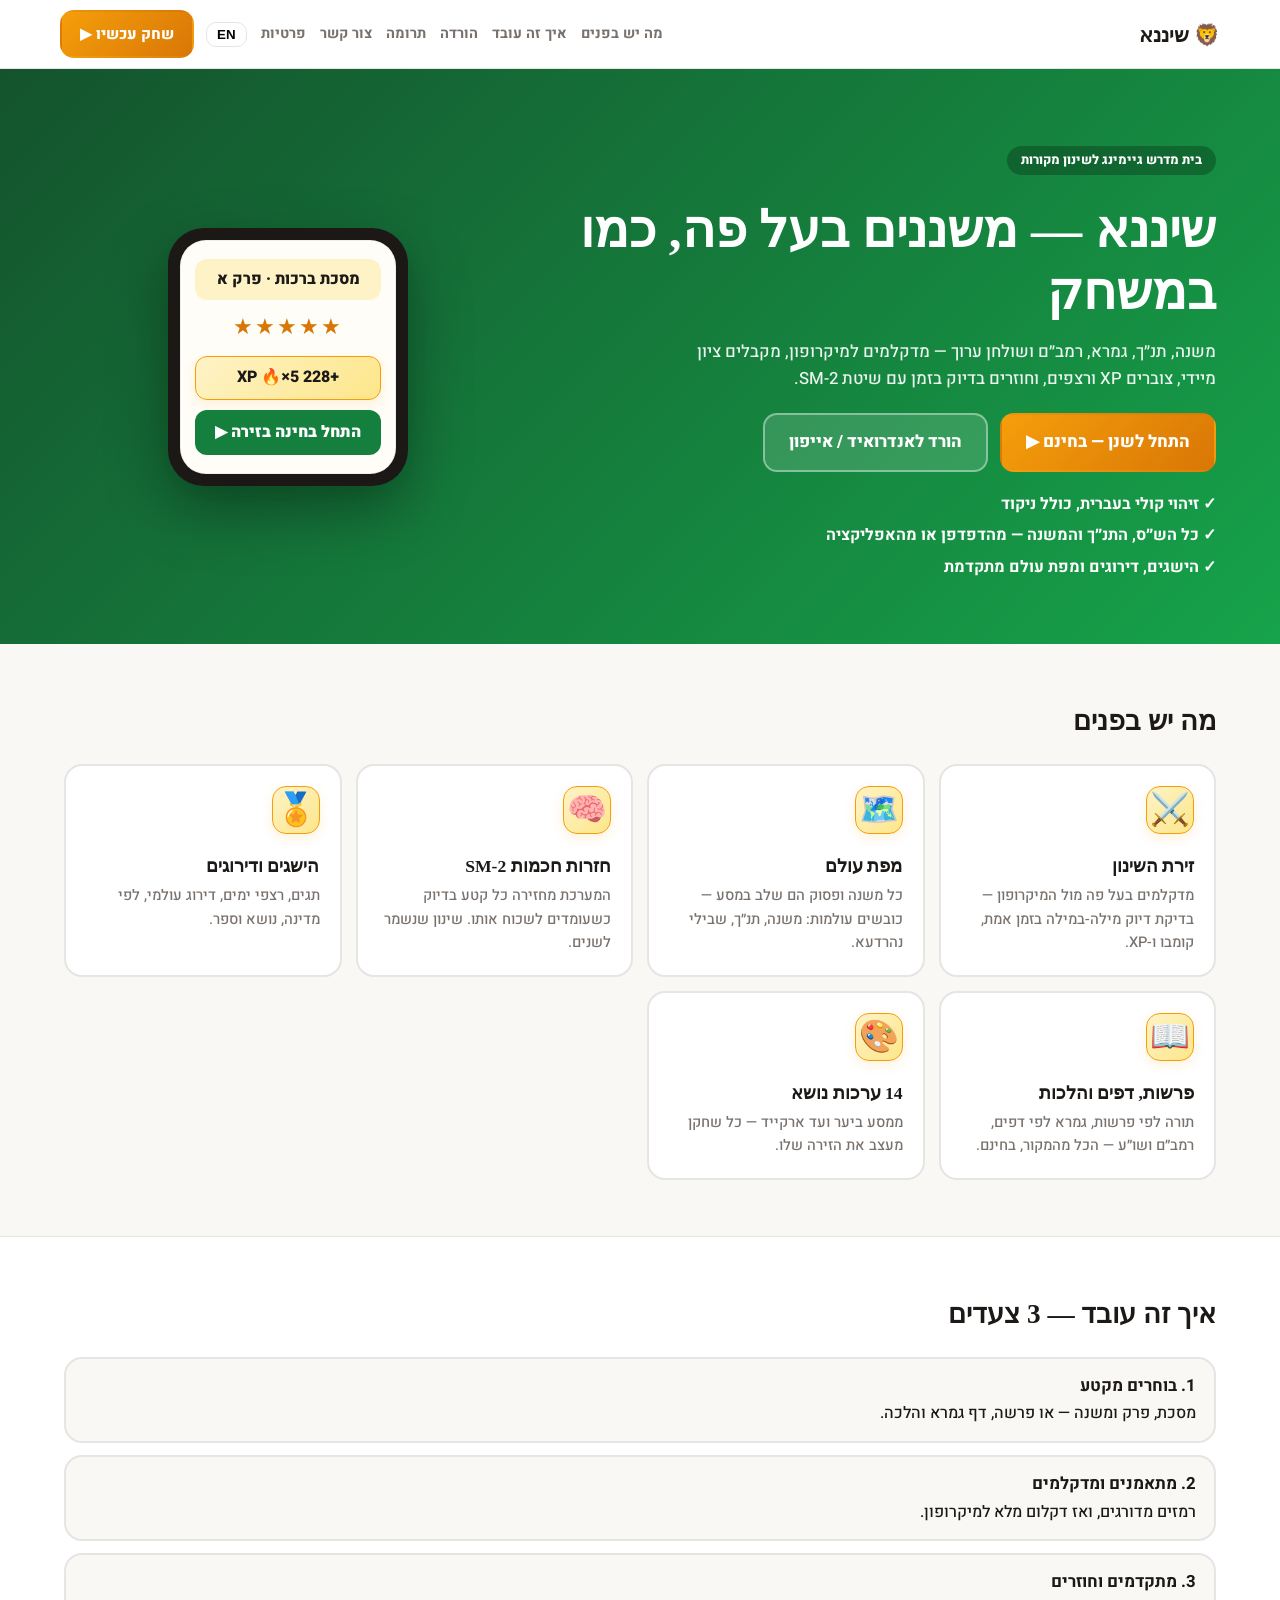
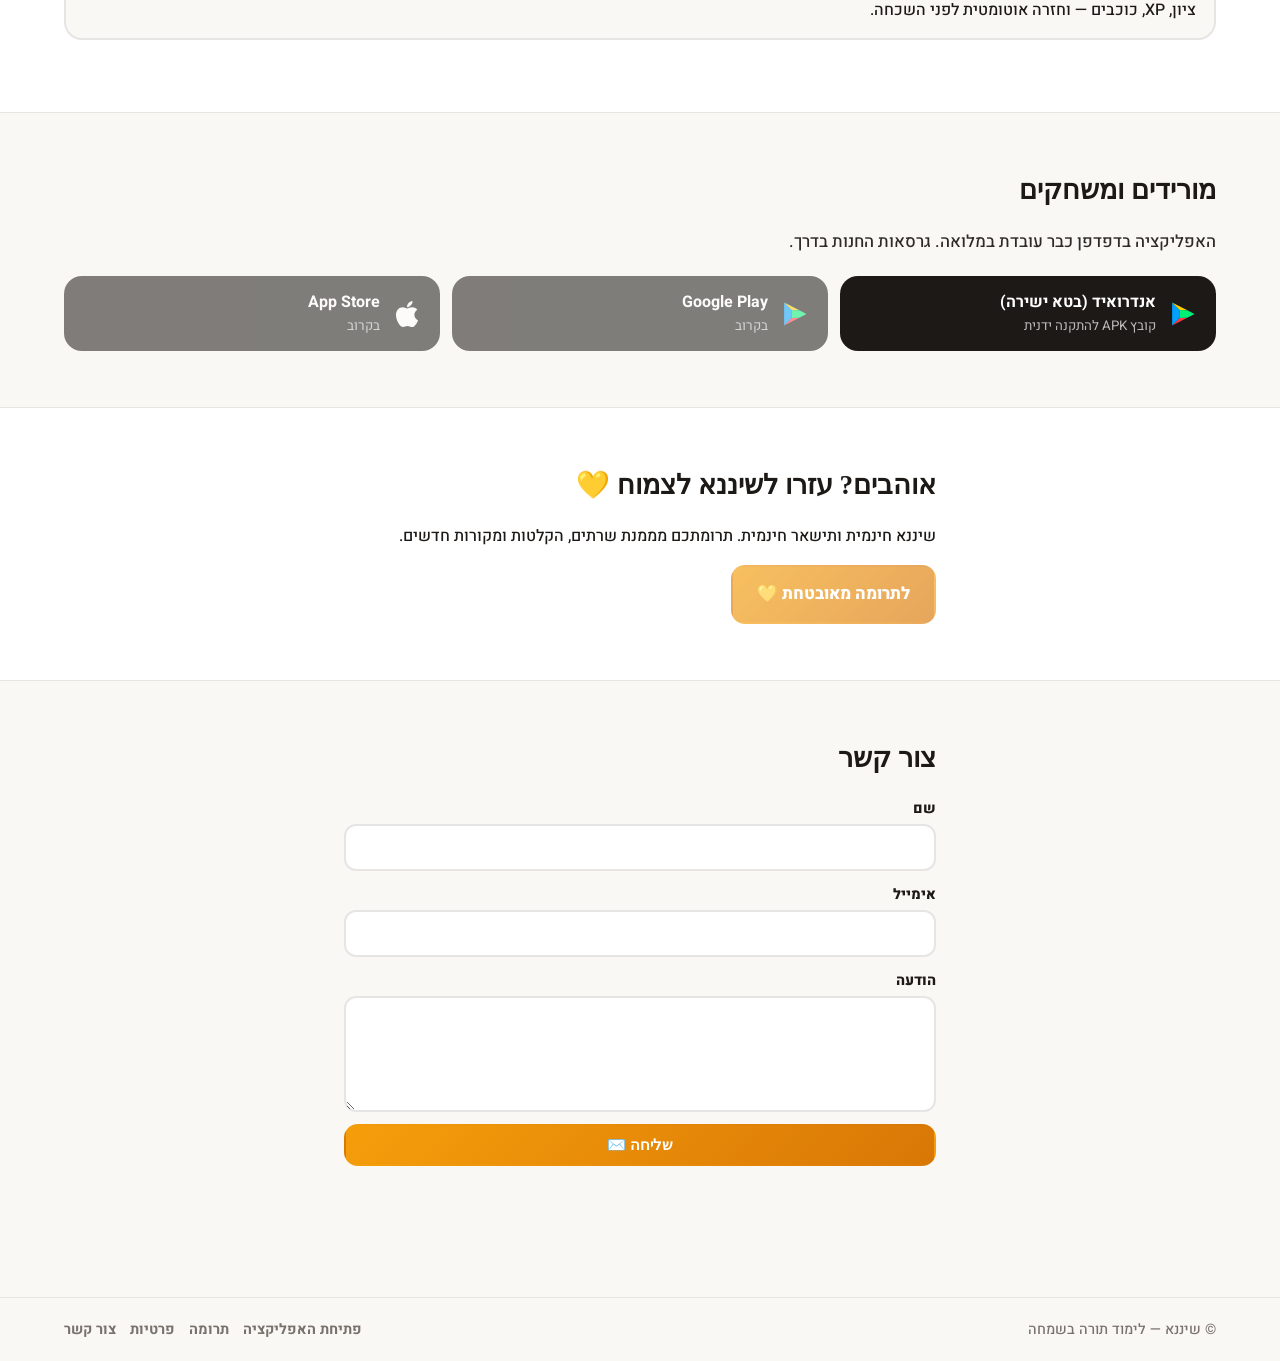
==== commit a7a5071f: "fix: make feature cards uniform, remove USP highlighting - Removed card-usp accent border and tinted" ====
--- a/index.html
+++ b/index.html
@@ -65,9 +65,9 @@
       <div class="wrap">
         <h2 data-i18n="featuresTitle">מה יש בפנים</h2>
         <div class="cards">
-          <div class="card card-usp"><div class="card-emoji">⚔️</div><h3 data-i18n="f1t">זירת השינון</h3><p data-i18n="f1d">מדקלמים בעל פה מול המיקרופון — בדיקת דיוק מילה-במילה בזמן אמת, קומבו ו-XP.</p></div>
+          <div class="card"><div class="card-emoji">⚔️</div><h3 data-i18n="f1t">זירת השינון</h3><p data-i18n="f1d">מדקלמים בעל פה מול המיקרופון — בדיקת דיוק מילה-במילה בזמן אמת, קומבו ו-XP.</p></div>
           <div class="card"><div class="card-emoji">🗺️</div><h3 data-i18n="f2t">מפת עולם</h3><p data-i18n="f2d">כל משנה ופסוק הם שלב במסע — כובשים עולמות: משנה, תנ״ך, שבילי נהרדעא.</p></div>
-          <div class="card card-usp"><div class="card-emoji">🧠</div><h3 data-i18n="f3t">חזרות חכמות SM-2</h3><p data-i18n="f3d">המערכת מחזירה כל קטע בדיוק כשעומדים לשכוח אותו. שינון שנשמר לשנים.</p></div>
+          <div class="card"><div class="card-emoji">🧠</div><h3 data-i18n="f3t">חזרות חכמות SM-2</h3><p data-i18n="f3d">המערכת מחזירה כל קטע בדיוק כשעומדים לשכוח אותו. שינון שנשמר לשנים.</p></div>
           <div class="card"><div class="card-emoji">🏅</div><h3 data-i18n="f4t">הישגים ודירוגים</h3><p data-i18n="f4d">תגים, רצפי ימים, דירוג עולמי, לפי מדינה, נושא וספר.</p></div>
           <div class="card"><div class="card-emoji">📖</div><h3 data-i18n="f5t">פרשות, דפים והלכות</h3><p data-i18n="f5d">תורה לפי פרשות, גמרא לפי דפים, רמב״ם ושו״ע — הכל מהמקור, בחינם.</p></div>
           <div class="card"><div class="card-emoji">🎨</div><h3 data-i18n="f6t">14 ערכות נושא</h3><p data-i18n="f6d">ממסע ביער ועד ארקייד — כל שחקן מעצב את הזירה שלו.</p></div>
--- a/styles.css
+++ b/styles.css
@@ -135,10 +135,6 @@
   transform: translateY(-4px);
   box-shadow: 0 12px 28px rgba(0,0,0,0.08);
 }
-.card-usp {
-  border-color: var(--accent);
-  background: linear-gradient(180deg, #fff, #f0fdf4);
-}
 .card-emoji {
   font-size: 2rem;
   display: inline-flex; align-items: center; justify-content: center;
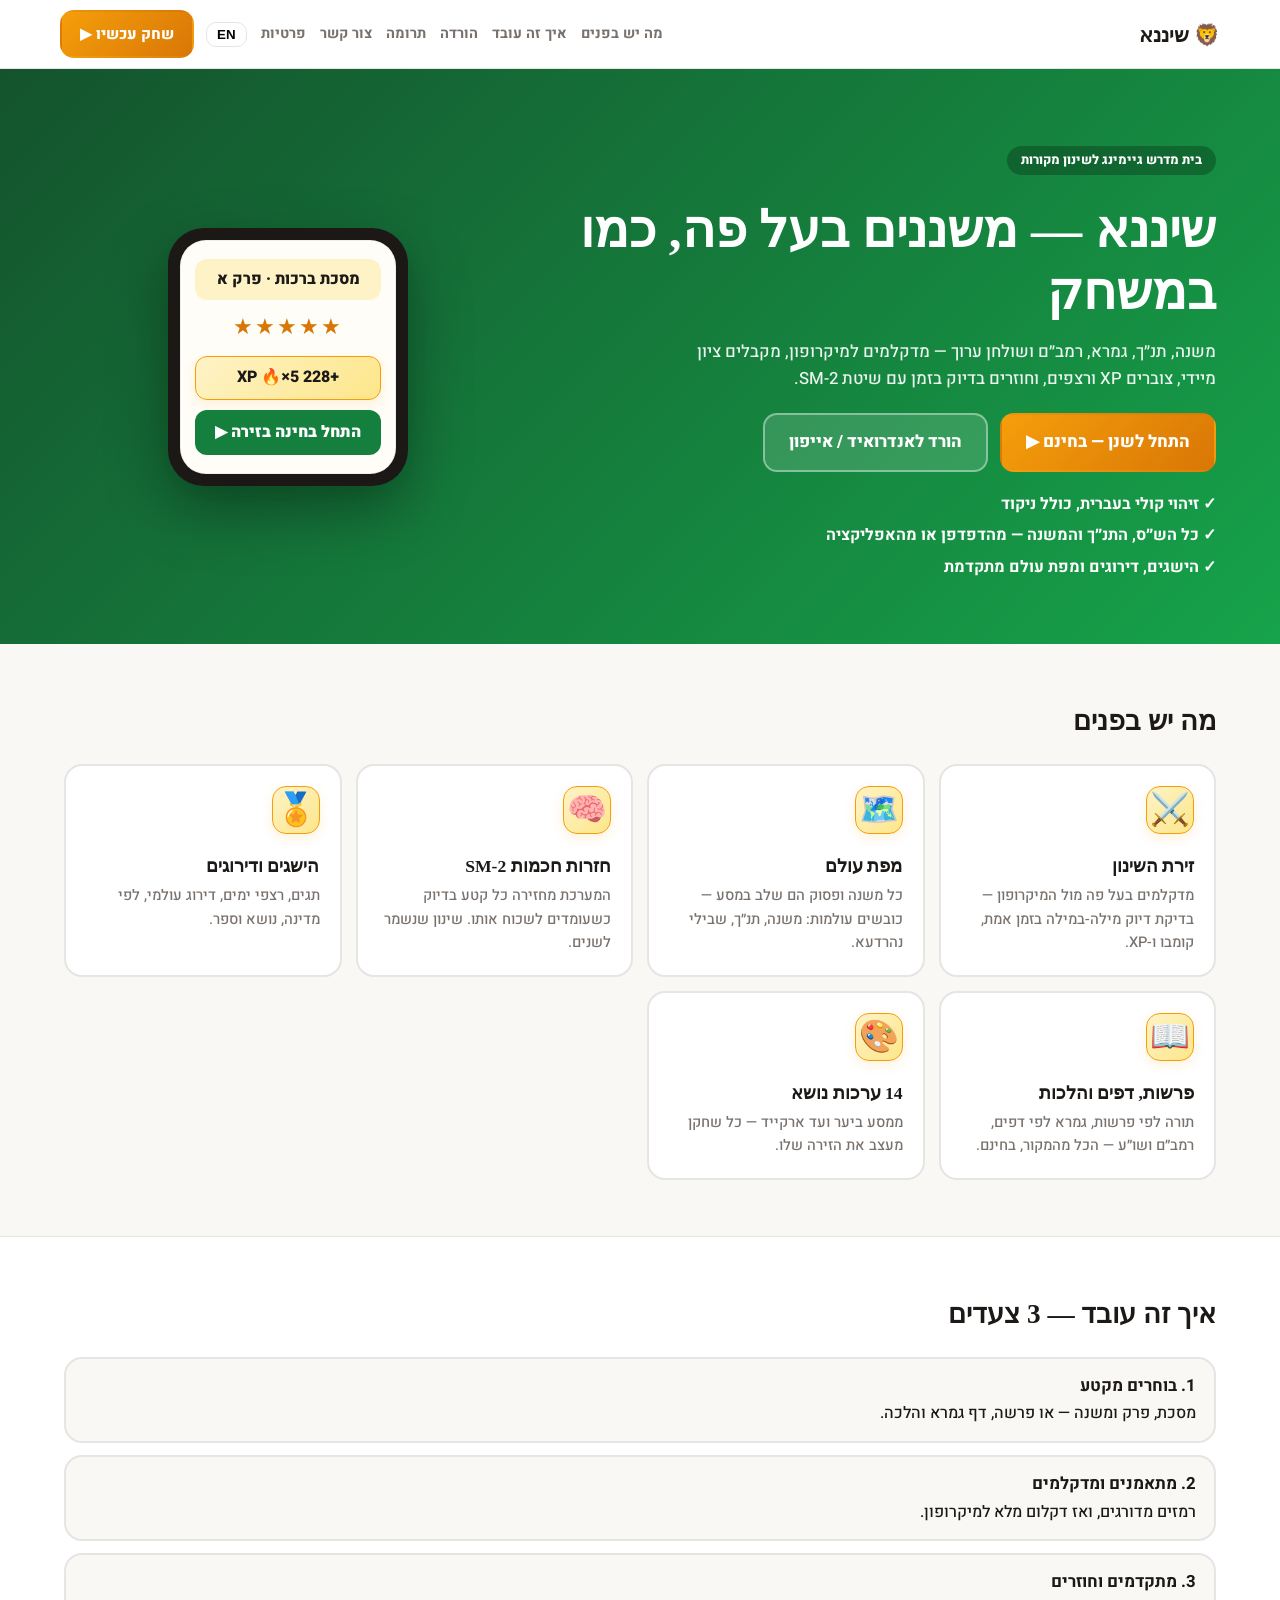
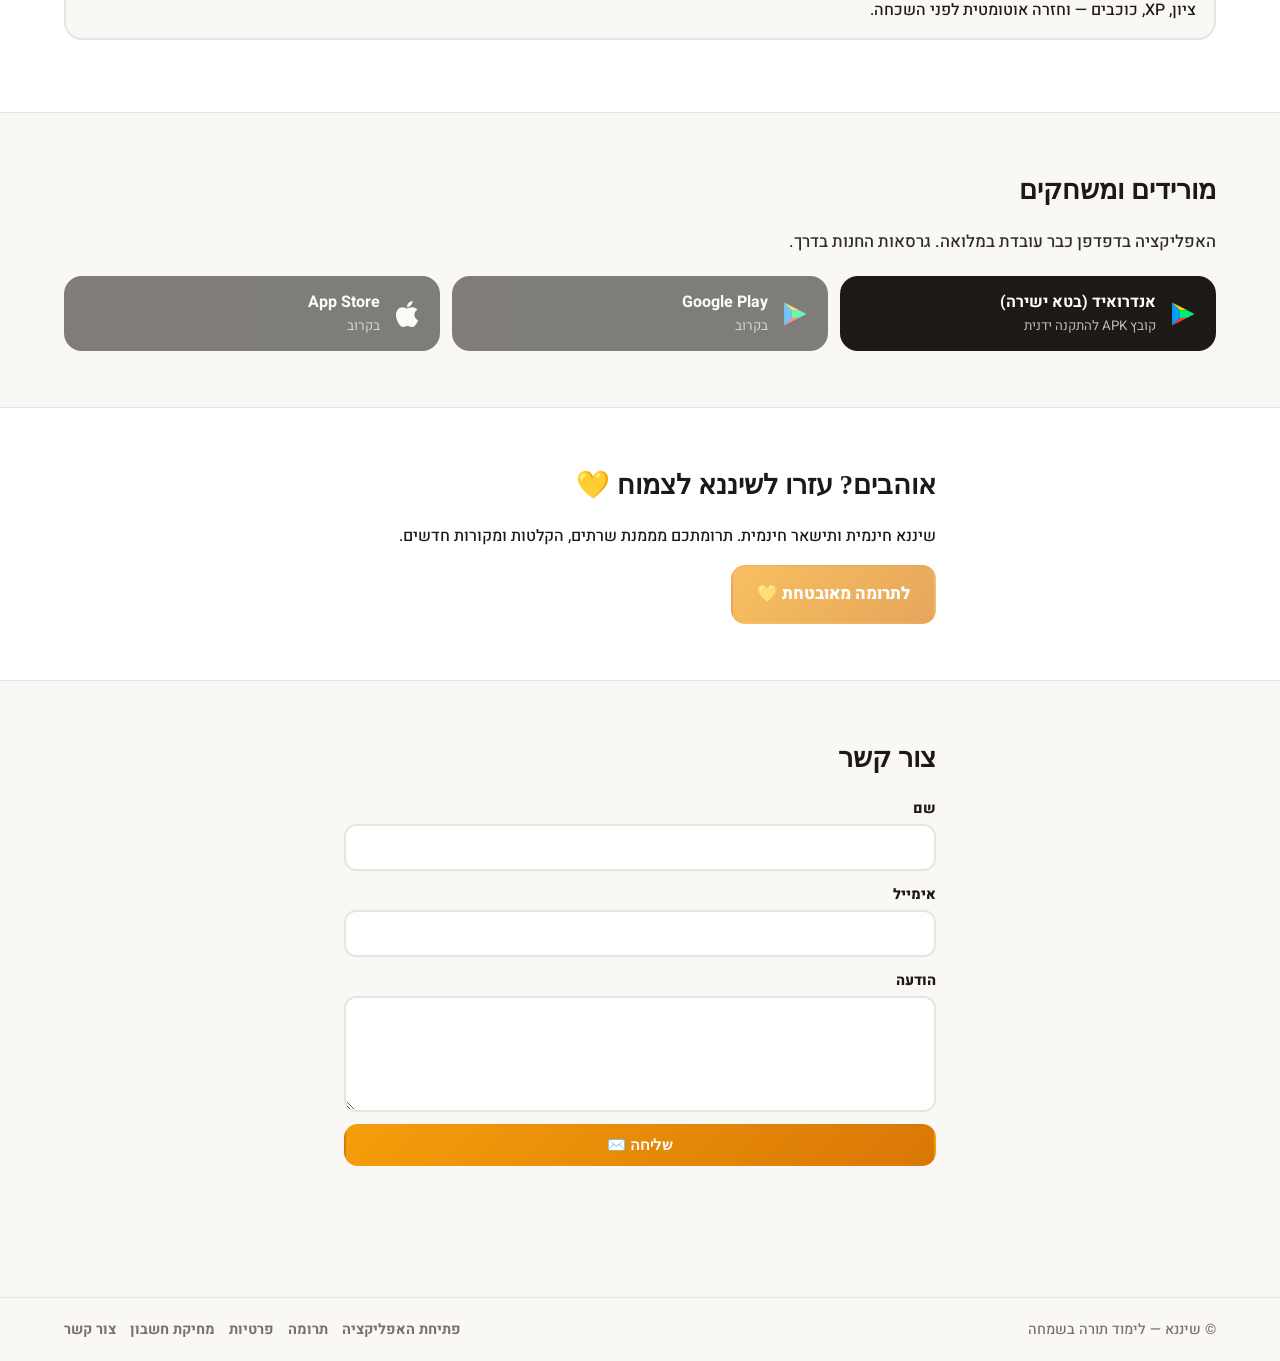
==== commit eacfe67e: "feat: add account deletion request page (Play Store compliance) - Create delete-account.html (EN) an" ====
--- a/index.html
+++ b/index.html
@@ -149,6 +149,7 @@
         <a data-app-link href="#" data-i18n="openApp">פתיחת האפליקציה</a>
         <a href="#donate" data-i18n="navDonate2">תרומה</a>
         <a href="privacy-he.html" data-i18n="navPrivacy2" data-i18n-href="privacy.html">פרטיות</a>
+        <a href="delete-account-he.html" data-i18n="navDeleteAccount" data-i18n-href="delete-account.html">מחיקת חשבון</a>
         <a href="#contact" data-i18n="navContact2">צור קשר</a>
       </nav>
     </div>
